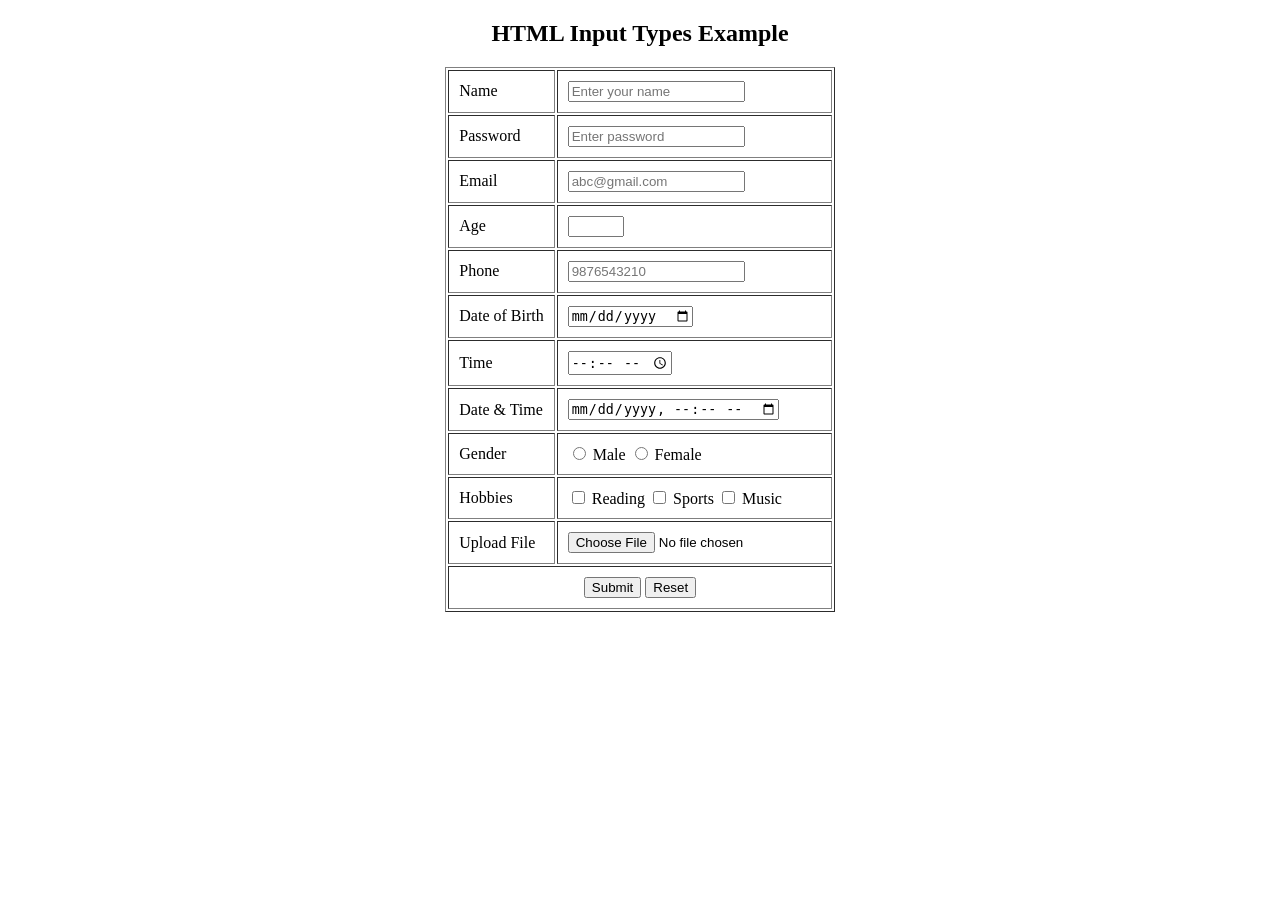
==== index.html @ 44f816f8 "Add files via upload" ====
<!DOCTYPE html>
<html>
<head>
    <title>HTML Input Types</title>
</head>

<body>

    <h2 align="center">HTML Input Types Example</h2>

    <form>

        <table border="1" cellpadding="10" align="center">

            <tr>
                <td>Name</td>
                <td>
                    <input type="text" name="username" placeholder="Enter your name">
                </td>
            </tr>

            <tr>
                <td>Password</td>
                <td>
                    <input type="password" name="password" placeholder="Enter password">
                </td>
            </tr>

            <tr>
                <td>Email</td>
                <td>
                    <input type="email" name="email" placeholder="abc@gmail.com">
                </td>
            </tr>

            <tr>
                <td>Age</td>
                <td>
                    <input type="number" name="age" min="1" max="100">
                </td>
            </tr>

            <tr>
                <td>Phone</td>
                <td>
                    <input type="tel" name="phone" placeholder="9876543210">
                </td>
            </tr>

            <tr>
                <td>Date of Birth</td>
                <td>
                    <input type="date" name="dob">
                </td>
            </tr>

            <tr>
                <td>Time</td>
                <td>
                    <input type="time" name="time">
                </td>
            </tr>

            <tr>
                <td>Date & Time</td>
                <td>
                    <input type="datetime-local" name="datetime">
                </td>
            </tr>

            <tr>
                <td>Gender</td>
                <td>
                    <input type="radio" name="gender" value="Male"> Male
                    <input type="radio" name="gender" value="Female"> Female
                </td>
            </tr>

            <tr>
                <td>Hobbies</td>
                <td>
                    <input type="checkbox" name="hobby" value="Reading"> Reading
                    <input type="checkbox" name="hobby" value="Sports"> Sports
                    <input type="checkbox" name="hobby" value="Music"> Music
                </td>
            </tr>

            <tr>
                <td>Upload File</td>
                <td>
                    <input type="file" name="file">
                </td>
            </tr>

            <tr>
                <td colspan="2" align="center">
                    <button type="submit" value="Submit" onclick="alert('Hello!')">
                        Submit
                    </button>

                    <input type="reset" value="Reset">
                </td>
            </tr>

        </table>

    </form>

</body>
</html>
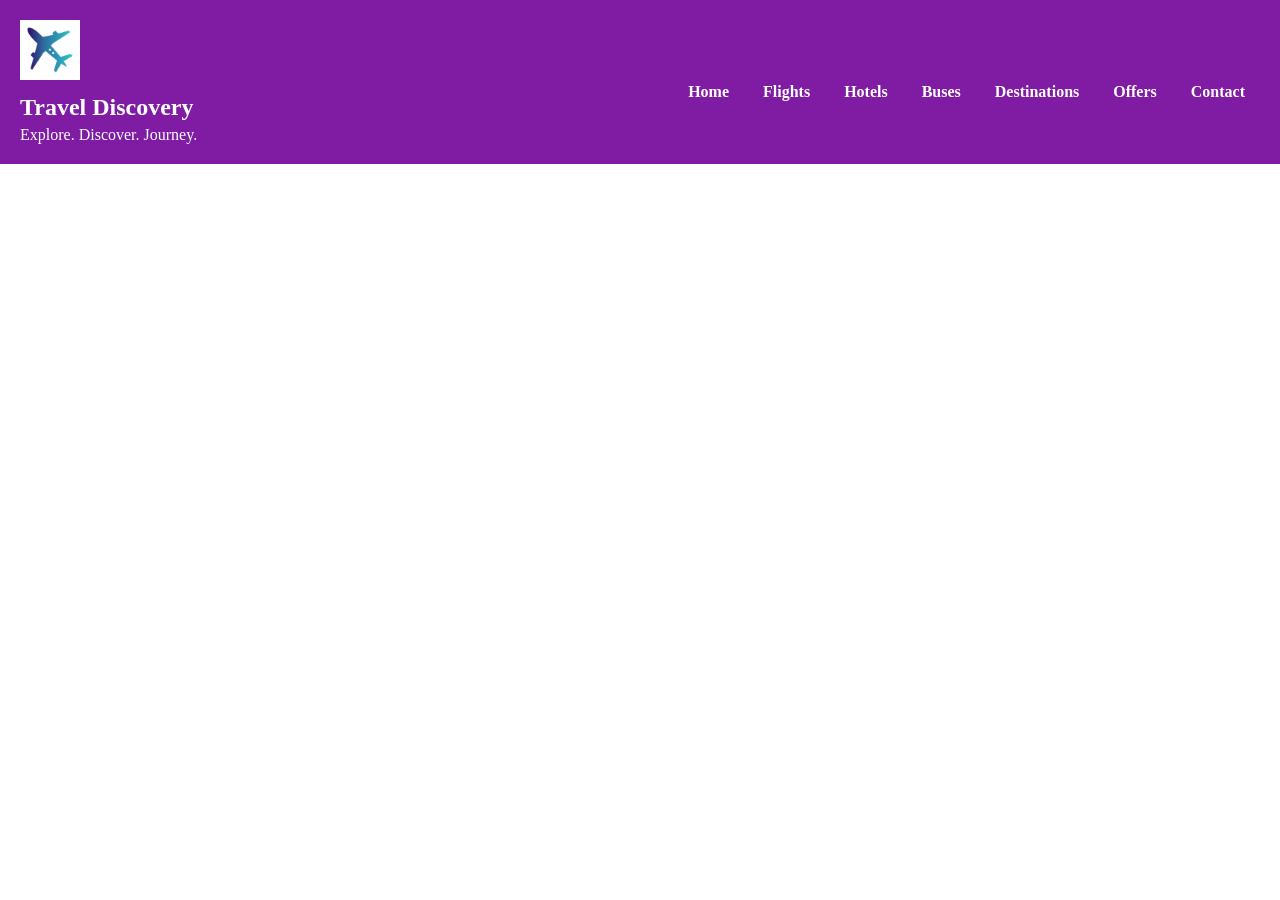
==== commit 118f3152: "created a html web page" ====
--- a/index.html
+++ b/index.html
@@ -1,110 +1,95 @@
 <!DOCTYPE html>
-<html>
+<html lang="en">
+
 <head>
-    <title>HTML Input Types</title>
+    <!-- meta style link title -->
+    <meta charset="UTF-8">
+    <meta name="viewport" content="width=device-width, initial-scale=1.0">
+
+    <title>My Travel Web Page</title>
+
+    <style>
+        * {
+            margin: 0;
+            padding: 0;
+            box-sizing: border-box;
+        }
+
+        header {
+            background-color: #7f1ca3;
+            color: white;
+            padding: 20px;
+        }
+
+        .container {
+            display: flex;
+            justify-content: space-between;
+            align-items: center;
+        }
+
+        .container img {
+            margin-bottom: 10px;
+        }
+
+        .container h2 {
+            margin-bottom: 5px;
+        }
+
+        nav {
+            margin-top: 20px;
+            text-align: center;
+        }
+
+        nav ul {
+            list-style: none;
+        }
+
+        nav ul li {
+            display: inline-block;
+            margin: 0 15px;
+        }
+
+        nav ul li a {
+            text-decoration: none;
+            color: white;
+            font-weight: bold;
+        }
+
+        nav ul li a:hover {
+            color: yellow;
+        }
+    </style>
 </head>
 
 <body>
 
-    <h2 align="center">HTML Input Types Example</h2>
+    <!-- Header Section -->
+    <header>
+    <div class="container">
+        <!-- Logo + Website Name -->
+        <div>
+            <img src="./flight.png" alt="Flight Logo" width="60" height="60">
 
-    <form>
+            <h2>Travel Discovery</h2>
 
-        <table border="1" cellpadding="10" align="center">
+            <p>Explore. Discover. Journey.</p>
+        </div>
 
-            <tr>
-                <td>Name</td>
-                <td>
-                    <input type="text" name="username" placeholder="Enter your name">
-                </td>
-            </tr>
-
-            <tr>
-                <td>Password</td>
-                <td>
-                    <input type="password" name="password" placeholder="Enter password">
-                </td>
-            </tr>
-
-            <tr>
-                <td>Email</td>
-                <td>
-                    <input type="email" name="email" placeholder="abc@gmail.com">
-                </td>
-            </tr>
-
-            <tr>
-                <td>Age</td>
-                <td>
-                    <input type="number" name="age" min="1" max="100">
-                </td>
-            </tr>
-
-            <tr>
-                <td>Phone</td>
-                <td>
-                    <input type="tel" name="phone" placeholder="9876543210">
-                </td>
-            </tr>
-
-            <tr>
-                <td>Date of Birth</td>
-                <td>
-                    <input type="date" name="dob">
-                </td>
-            </tr>
-
-            <tr>
-                <td>Time</td>
-                <td>
-                    <input type="time" name="time">
-                </td>
-            </tr>
-
-            <tr>
-                <td>Date & Time</td>
-                <td>
-                    <input type="datetime-local" name="datetime">
-                </td>
-            </tr>
-
-            <tr>
-                <td>Gender</td>
-                <td>
-                    <input type="radio" name="gender" value="Male"> Male
-                    <input type="radio" name="gender" value="Female"> Female
-                </td>
-            </tr>
-
-            <tr>
-                <td>Hobbies</td>
-                <td>
-                    <input type="checkbox" name="hobby" value="Reading"> Reading
-                    <input type="checkbox" name="hobby" value="Sports"> Sports
-                    <input type="checkbox" name="hobby" value="Music"> Music
-                </td>
-            </tr>
-
-            <tr>
-                <td>Upload File</td>
-                <td>
-                    <input type="file" name="file">
-                </td>
-            </tr>
-
-            <tr>
-                <td colspan="2" align="center">
-                    <button type="submit" value="Submit" onclick="alert('Hello!')">
-                        Submit
-                    </button>
-
-                    <input type="reset" value="Reset">
-                </td>
-            </tr>
-
-        </table>
-
-    </form>
+        <!-- Navigation Menu -->
+        <nav>
+            <ul>
+                <li><a href="#">Home</a></li>
+                <li><a href="#">Flights</a></li>
+                <li><a href="#">Hotels</a></li>
+                <li><a href="#">Buses</a></li>
+                <li><a href="#">Destinations</a></li>
+                <li><a href="#">Offers</a></li>
+                <li><a href="#">Contact</a></li>
+            </ul>
+        </nav>
+    </div>
+    </header>
 
 </body>
+
 </html>
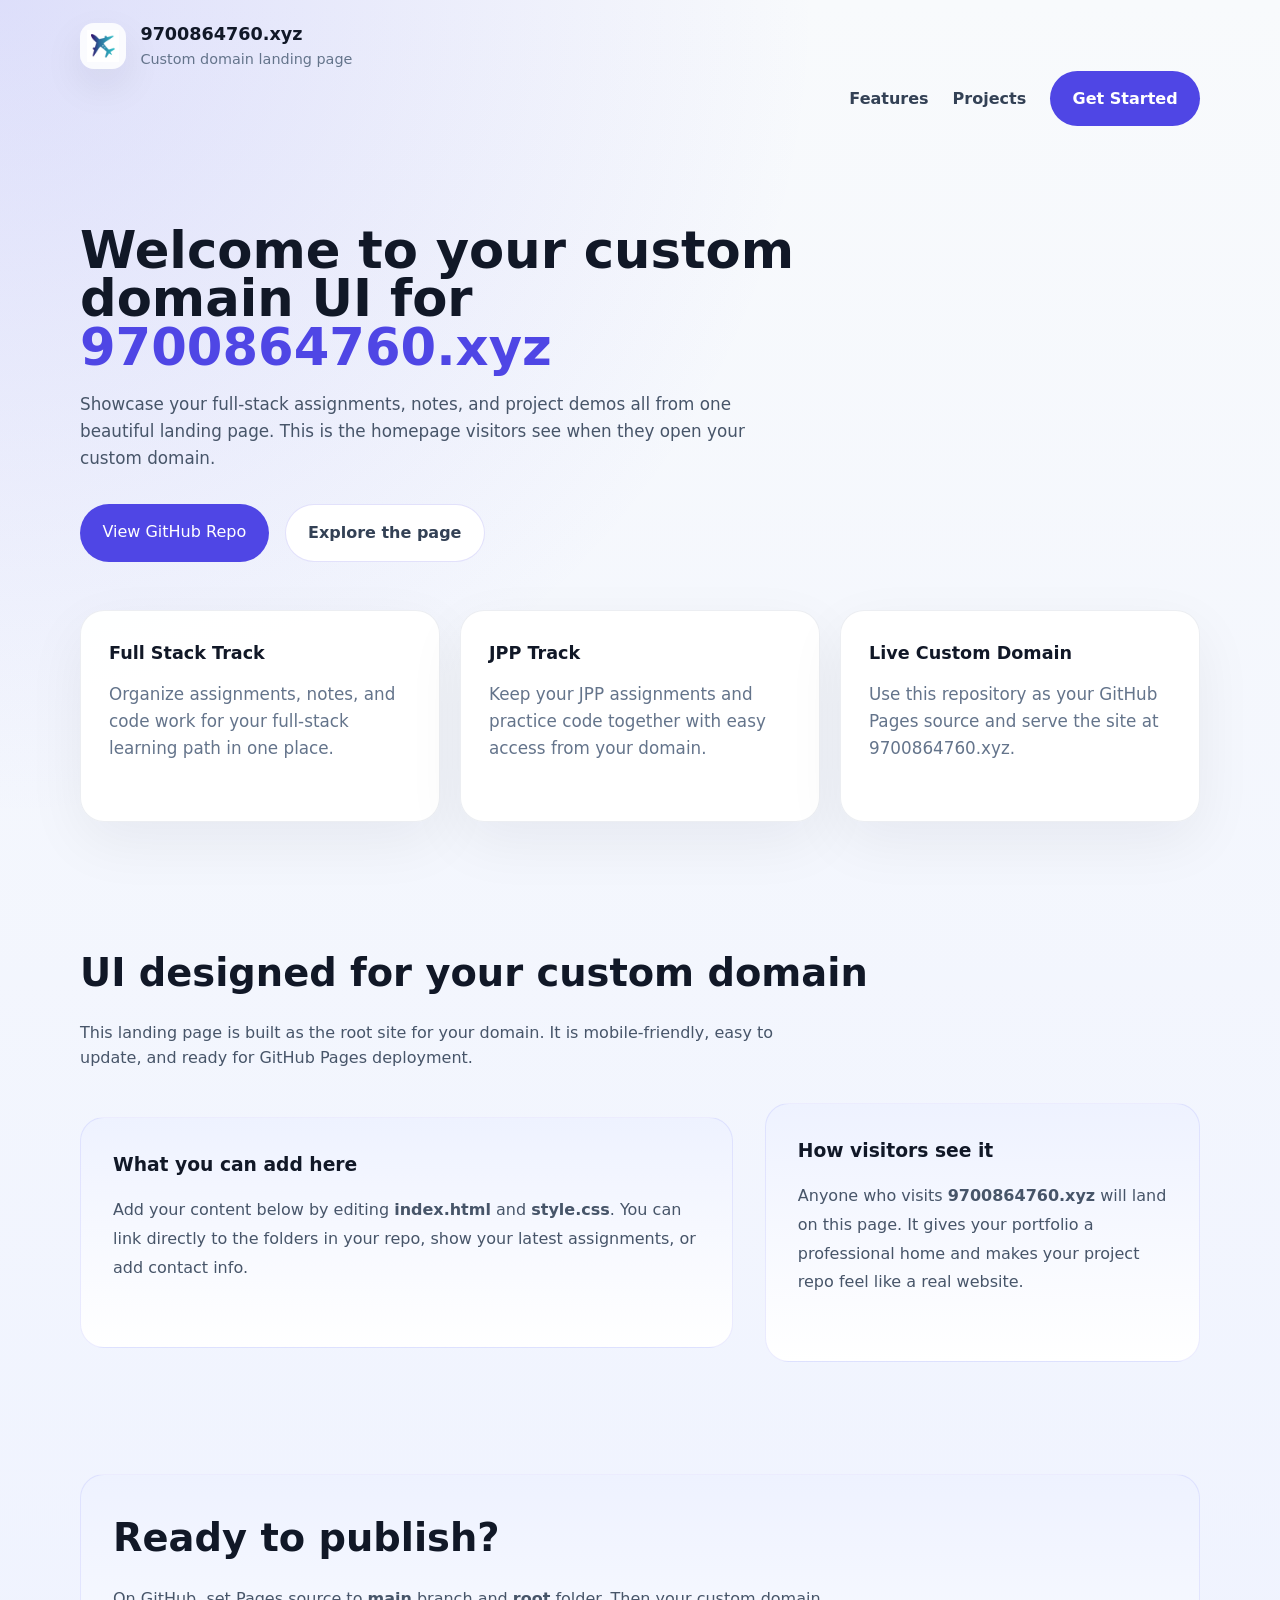
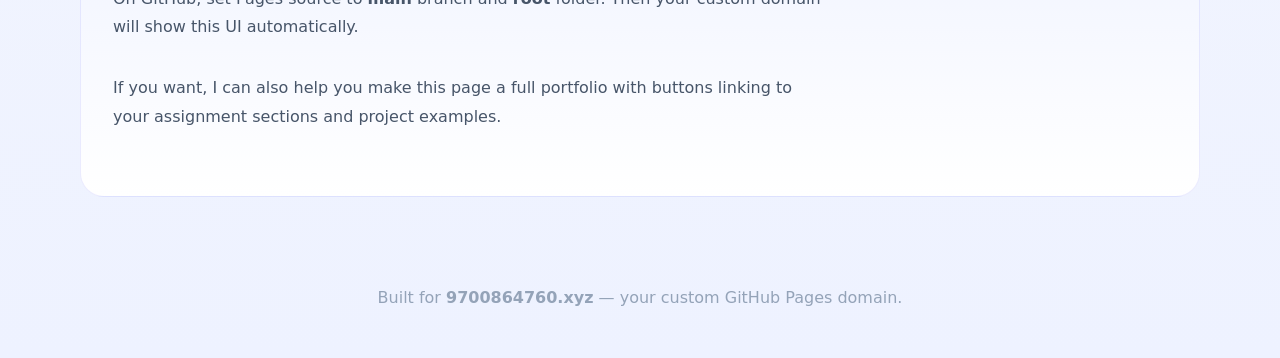
==== commit 0266c4a6: "done some changes" ====
--- a/index.html
+++ b/index.html
@@ -1,95 +1,83 @@
-<!DOCTYPE html>
-<html lang="en">
-
-<head>
-    <!-- meta style link title -->
-    <meta charset="UTF-8">
-    <meta name="viewport" content="width=device-width, initial-scale=1.0">
-
-    <title>My Travel Web Page</title>
-
-    <style>
-        * {
-            margin: 0;
-            padding: 0;
-            box-sizing: border-box;
-        }
-
-        header {
-            background-color: #7f1ca3;
-            color: white;
-            padding: 20px;
-        }
-
-        .container {
-            display: flex;
-            justify-content: space-between;
-            align-items: center;
-        }
-
-        .container img {
-            margin-bottom: 10px;
-        }
-
-        .container h2 {
-            margin-bottom: 5px;
-        }
-
-        nav {
-            margin-top: 20px;
-            text-align: center;
-        }
-
-        nav ul {
-            list-style: none;
-        }
-
-        nav ul li {
-            display: inline-block;
-            margin: 0 15px;
-        }
-
-        nav ul li a {
-            text-decoration: none;
-            color: white;
-            font-weight: bold;
-        }
-
-        nav ul li a:hover {
-            color: yellow;
-        }
-    </style>
-</head>
-
-<body>
-
-    <!-- Header Section -->
-    <header>
-    <div class="container">
-        <!-- Logo + Website Name -->
-        <div>
-            <img src="./flight.png" alt="Flight Logo" width="60" height="60">
-
-            <h2>Travel Discovery</h2>
-
-            <p>Explore. Discover. Journey.</p>
-        </div>
-
-        <!-- Navigation Menu -->
-        <nav>
-            <ul>
-                <li><a href="#">Home</a></li>
-                <li><a href="#">Flights</a></li>
-                <li><a href="#">Hotels</a></li>
-                <li><a href="#">Buses</a></li>
-                <li><a href="#">Destinations</a></li>
-                <li><a href="#">Offers</a></li>
-                <li><a href="#">Contact</a></li>
-            </ul>
-        </nav>
-    </div>
-    </header>
-
-</body>
-
+<!DOCTYPE html>
+<html lang="en">
+
+<head>
+    <meta charset="UTF-8">
+    <meta name="viewport" content="width=device-width, initial-scale=1.0">
+    <title>9700864760.xyz | Welcome</title>
+    <link rel="stylesheet" href="style.css">
+</head>
+
+<body>
+    <header class="container">
+        <div class="site-brand">
+            <span class="brand-logo">
+                <img src="./flight.png" alt="Logo">
+            </span>
+            <div>
+                <div class="site-name">9700864760.xyz</div>
+                <div style="font-size:0.9rem; color:#64748b;">Custom domain landing page</div>
+            </div>
+        </div>
+        <nav>
+            <a href="#features">Features</a>
+            <a href="#projects">Projects</a>
+            <a class="primary-cta" href="#contact">Get Started</a>
+        </nav>
+    </header>
+
+    <main class="container">
+        <section class="hero">
+            <h1>Welcome to your custom domain UI for <span style="color:#4f46e5;">9700864760.xyz</span></h1>
+            <p>Showcase your full-stack assignments, notes, and project demos all from one beautiful landing page. This is the homepage visitors see when they open your custom domain.</p>
+            <div class="hero-actions">
+                <a class="primary-cta" href="https://github.com/Swathi25-coder/Full-Stack-Development">View GitHub Repo</a>
+                <a class="btn-secondary" href="#features">Explore the page</a>
+            </div>
+
+            <div class="feature-grid" id="features">
+                <article class="card">
+                    <h3>Full Stack Track</h3>
+                    <p>Organize assignments, notes, and code work for your full-stack learning path in one place.</p>
+                </article>
+                <article class="card">
+                    <h3>JPP Track</h3>
+                    <p>Keep your JPP assignments and practice code together with easy access from your domain.</p>
+                </article>
+                <article class="card">
+                    <h3>Live Custom Domain</h3>
+                    <p>Use this repository as your GitHub Pages source and serve the site at 9700864760.xyz.</p>
+                </article>
+            </div>
+        </section>
+
+        <section class="section-alt" id="projects">
+            <h2>UI designed for your custom domain</h2>
+            <p>This landing page is built as the root site for your domain. It is mobile-friendly, easy to update, and ready for GitHub Pages deployment.</p>
+            <div class="grid-two">
+                <div class="story-card">
+                    <h3>What you can add here</h3>
+                    <p>Add your content below by editing <strong>index.html</strong> and <strong>style.css</strong>. You can link directly to the folders in your repo, show your latest assignments, or add contact info.</p>
+                </div>
+                <div class="story-card">
+                    <h3>How visitors see it</h3>
+                    <p>Anyone who visits <strong>9700864760.xyz</strong> will land on this page. It gives your portfolio a professional home and makes your project repo feel like a real website.</p>
+                </div>
+            </div>
+        </section>
+
+        <section class="section-alt" id="contact">
+            <div class="story-card">
+                <h2>Ready to publish?</h2>
+                <p>On GitHub, set Pages source to <strong>main</strong> branch and <strong>root</strong> folder. Then your custom domain will show this UI automatically.</p>
+                <p>If you want, I can also help you make this page a full portfolio with buttons linking to your assignment sections and project examples.</p>
+            </div>
+        </section>
+    </main>
+
+    <footer class="footer">
+        Built for <strong>9700864760.xyz</strong> — your custom GitHub Pages domain.
+    </footer>
+</body>
+
 </html>
--- a/style.css
+++ b/style.css
@@ -0,0 +1,220 @@
+/* Root homepage styles for custom domain UI */
+:root {
+    font-family: 'Inter', system-ui, Arial, sans-serif;
+    color: #111827;
+    background: radial-gradient(circle at top left, rgba(81, 80, 242, 0.16), transparent 35%),
+                linear-gradient(180deg, #f8fafc 0%, #eef2ff 100%);
+}
+
+* {
+    margin: 0;
+    padding: 0;
+    box-sizing: border-box;
+}
+
+body {
+    min-height: 100vh;
+    line-height: 1.6;
+}
+
+a {
+    color: inherit;
+    text-decoration: none;
+}
+
+.container {
+    width: min(1120px, calc(100% - 2rem));
+    margin: 0 auto;
+}
+
+header {
+    padding: 1.25rem 0;
+}
+
+.site-brand {
+    display: flex;
+    align-items: center;
+    gap: 0.9rem;
+}
+
+.brand-logo {
+    width: 46px;
+    height: 46px;
+    border-radius: 14px;
+    overflow: hidden;
+    display: inline-flex;
+    align-items: center;
+    justify-content: center;
+    background: rgba(255, 255, 255, 0.85);
+    box-shadow: 0 16px 40px rgba(15, 23, 42, 0.08);
+}
+
+.site-brand img {
+    width: 32px;
+    height: 32px;
+}
+
+.site-name {
+    font-size: 1.1rem;
+    font-weight: 700;
+}
+
+nav {
+    display: flex;
+    justify-content: flex-end;
+    gap: 1.5rem;
+    align-items: center;
+}
+
+nav a {
+    font-weight: 600;
+    color: #334155;
+}
+
+nav a:hover,
+nav .primary-cta:hover {
+    color: #4f46e5;
+}
+
+.primary-cta {
+    padding: 0.9rem 1.4rem;
+    background: #4f46e5;
+    color: white;
+    border-radius: 999px;
+    transition: transform 0.2s ease, background 0.2s ease;
+}
+
+.primary-cta:hover {
+    transform: translateY(-1px);
+    background: #4338ca;
+}
+
+.hero {
+    padding: 5rem 0 4rem;
+}
+
+.hero h1 {
+    font-size: clamp(2.75rem, 4vw, 4.25rem);
+    line-height: 0.95;
+    max-width: 760px;
+    margin-bottom: 1.25rem;
+}
+
+.hero p {
+    max-width: 680px;
+    font-size: 1.05rem;
+    color: #475569;
+    margin-bottom: 2rem;
+}
+
+.hero-actions {
+    display: flex;
+    flex-wrap: wrap;
+    gap: 1rem;
+}
+
+.btn-secondary {
+    padding: 0.95rem 1.4rem;
+    border: 1px solid rgba(79, 70, 229, 0.16);
+    border-radius: 999px;
+    background: white;
+    color: #334155;
+    font-weight: 600;
+}
+
+.feature-grid {
+    display: grid;
+    grid-template-columns: repeat(3, minmax(0, 1fr));
+    gap: 1.25rem;
+    margin-top: 3rem;
+}
+
+.card {
+    padding: 1.75rem;
+    border-radius: 1.5rem;
+    background: rgba(255, 255, 255, 0.94);
+    box-shadow: 0 20px 60px rgba(15, 23, 42, 0.06);
+    border: 1px solid rgba(148, 163, 184, 0.18);
+}
+
+.card h3 {
+    font-size: 1.1rem;
+    margin-bottom: 0.85rem;
+}
+
+.card p {
+    color: #64748b;
+}
+
+.section-alt {
+    padding: 3.5rem 0;
+}
+
+.section-alt h2 {
+    font-size: clamp(2rem, 3vw, 2.75rem);
+    margin-bottom: 1rem;
+}
+
+.section-alt p {
+    max-width: 720px;
+    color: #475569;
+    margin-bottom: 2rem;
+}
+
+.grid-two {
+    display: grid;
+    grid-template-columns: 1.2fr 0.8fr;
+    gap: 2rem;
+    align-items: center;
+}
+
+.story-card {
+    padding: 2rem;
+    border-radius: 1.5rem;
+    background: linear-gradient(180deg, #eef2ff 0%, #ffffff 100%);
+    border: 1px solid rgba(99, 102, 241, 0.12);
+}
+
+.story-card h3 {
+    margin-bottom: 1rem;
+}
+
+.story-card p {
+    color: #475569;
+    line-height: 1.8;
+}
+
+.footer {
+    padding: 2rem 0 3rem;
+    color: #94a3b8;
+    text-align: center;
+}
+
+@media (max-width: 900px) {
+    nav {
+        justify-content: flex-start;
+        flex-wrap: wrap;
+    }
+    .feature-grid {
+        grid-template-columns: 1fr;
+    }
+    .grid-two {
+        grid-template-columns: 1fr;
+    }
+}
+
+@media (max-width: 640px) {
+    .hero {
+        padding-top: 3.5rem;
+    }
+    header {
+        padding-bottom: 0.5rem;
+    }
+    .site-brand {
+        flex-direction: column;
+        align-items: flex-start;
+    }
+    .hero h1 {
+        font-size: 2.5rem;
+    }
+}
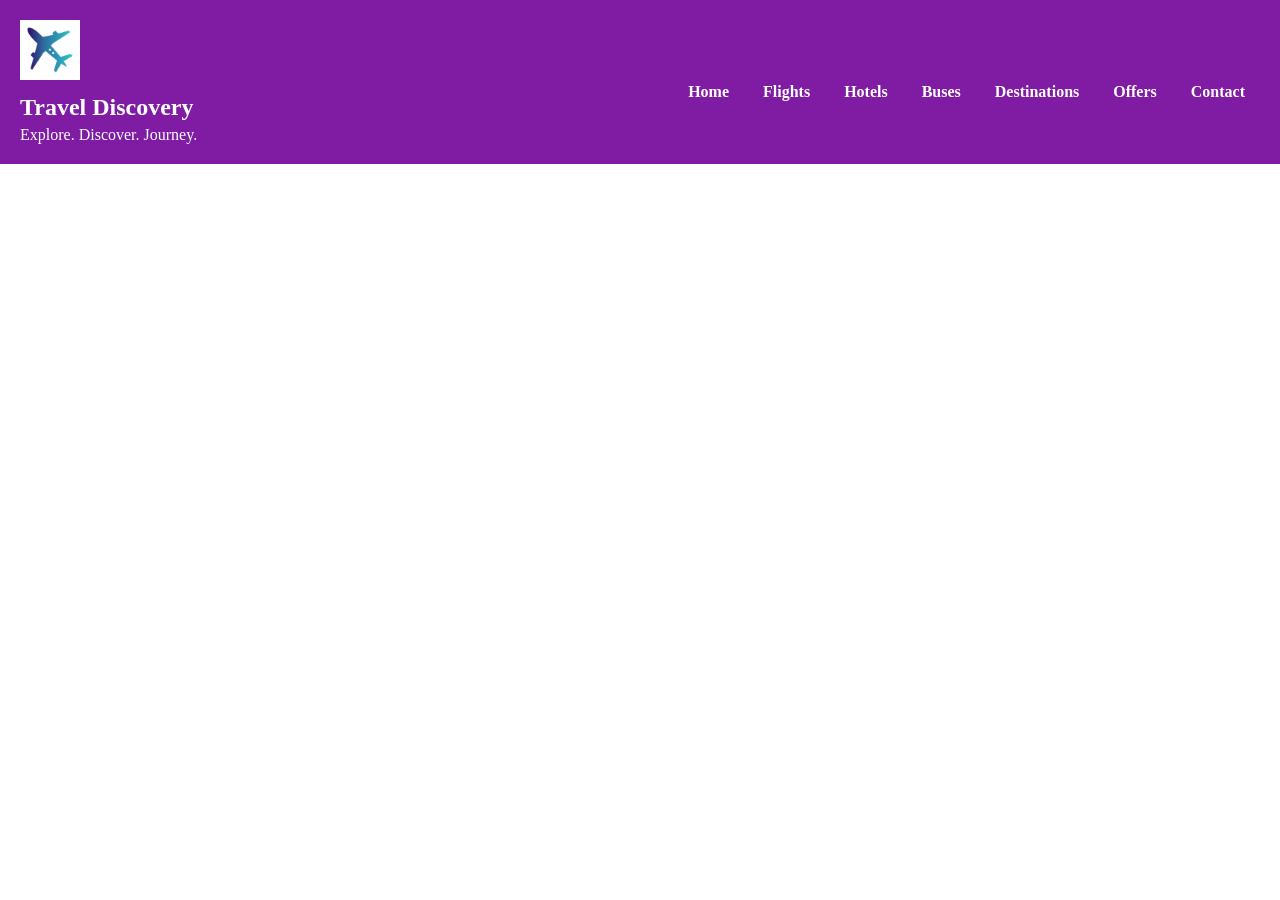
==== commit cf79b493: "changes" ====
--- a/index.html
+++ b/index.html
@@ -2,82 +2,92 @@
 <html lang="en">
 
 <head>
+    <!-- meta style link title -->
     <meta charset="UTF-8">
     <meta name="viewport" content="width=device-width, initial-scale=1.0">
-    <title>9700864760.xyz | Welcome</title>
-    <link rel="stylesheet" href="style.css">
+
+    <title>My Travel Web Page</title>
+    <style>
+        * {
+            margin: 0;
+            padding: 0;
+            box-sizing: border-box;
+        }
+
+        header {
+            background-color: #7f1ca3;
+            color: white;
+            padding: 20px;
+        }
+
+        .container {
+            display: flex;
+            justify-content: space-between;
+            align-items: center;
+        }
+
+        .container img {
+            margin-bottom: 10px;
+        }
+
+        .container h2 {
+            margin-bottom: 5px;
+        }
+
+        nav {
+            margin-top: 20px;
+            text-align: center;
+        }
+
+        nav ul {
+            list-style: none;
+        }
+
+        nav ul li {
+            display: inline-block;
+            margin: 0 15px;
+        }
+
+        nav ul li a {
+            text-decoration: none;
+            color: white;
+            font-weight: bold;
+        }
+
+        nav ul li a:hover {
+            color: yellow;
+        }
+    </style>
 </head>
 
 <body>
-    <header class="container">
-        <div class="site-brand">
-            <span class="brand-logo">
-                <img src="./flight.png" alt="Logo">
-            </span>
-            <div>
-                <div class="site-name">9700864760.xyz</div>
-                <div style="font-size:0.9rem; color:#64748b;">Custom domain landing page</div>
-            </div>
+    <!-- Header Section -->
+    <header>
+    <div class="container">
+        <!-- Logo + Website Name -->
+        <div>
+            <img src="./flight.png" alt="Flight Logo" width="60" height="60">
+
+            <h2>Travel Discovery</h2>
+
+            <p>Explore. Discover. Journey.</p>
         </div>
+
+        <!-- Navigation Menu -->
         <nav>
-            <a href="#features">Features</a>
-            <a href="#projects">Projects</a>
-            <a class="primary-cta" href="#contact">Get Started</a>
+            <ul>
+                <li><a href="#">Home</a></li>
+                <li><a href="#">Flights</a></li>
+                <li><a href="#">Hotels</a></li>
+                <li><a href="#">Buses</a></li>
+                <li><a href="#">Destinations</a></li>
+                <li><a href="#">Offers</a></li>
+                <li><a href="#">Contact</a></li>
+            </ul>
         </nav>
+    </div>
     </header>
 
-    <main class="container">
-        <section class="hero">
-            <h1>Welcome to your custom domain UI for <span style="color:#4f46e5;">9700864760.xyz</span></h1>
-            <p>Showcase your full-stack assignments, notes, and project demos all from one beautiful landing page. This is the homepage visitors see when they open your custom domain.</p>
-            <div class="hero-actions">
-                <a class="primary-cta" href="https://github.com/Swathi25-coder/Full-Stack-Development">View GitHub Repo</a>
-                <a class="btn-secondary" href="#features">Explore the page</a>
-            </div>
-
-            <div class="feature-grid" id="features">
-                <article class="card">
-                    <h3>Full Stack Track</h3>
-                    <p>Organize assignments, notes, and code work for your full-stack learning path in one place.</p>
-                </article>
-                <article class="card">
-                    <h3>JPP Track</h3>
-                    <p>Keep your JPP assignments and practice code together with easy access from your domain.</p>
-                </article>
-                <article class="card">
-                    <h3>Live Custom Domain</h3>
-                    <p>Use this repository as your GitHub Pages source and serve the site at 9700864760.xyz.</p>
-                </article>
-            </div>
-        </section>
-
-        <section class="section-alt" id="projects">
-            <h2>UI designed for your custom domain</h2>
-            <p>This landing page is built as the root site for your domain. It is mobile-friendly, easy to update, and ready for GitHub Pages deployment.</p>
-            <div class="grid-two">
-                <div class="story-card">
-                    <h3>What you can add here</h3>
-                    <p>Add your content below by editing <strong>index.html</strong> and <strong>style.css</strong>. You can link directly to the folders in your repo, show your latest assignments, or add contact info.</p>
-                </div>
-                <div class="story-card">
-                    <h3>How visitors see it</h3>
-                    <p>Anyone who visits <strong>9700864760.xyz</strong> will land on this page. It gives your portfolio a professional home and makes your project repo feel like a real website.</p>
-                </div>
-            </div>
-        </section>
-
-        <section class="section-alt" id="contact">
-            <div class="story-card">
-                <h2>Ready to publish?</h2>
-                <p>On GitHub, set Pages source to <strong>main</strong> branch and <strong>root</strong> folder. Then your custom domain will show this UI automatically.</p>
-                <p>If you want, I can also help you make this page a full portfolio with buttons linking to your assignment sections and project examples.</p>
-            </div>
-        </section>
-    </main>
-
-    <footer class="footer">
-        Built for <strong>9700864760.xyz</strong> — your custom GitHub Pages domain.
-    </footer>
 </body>
 
 </html>
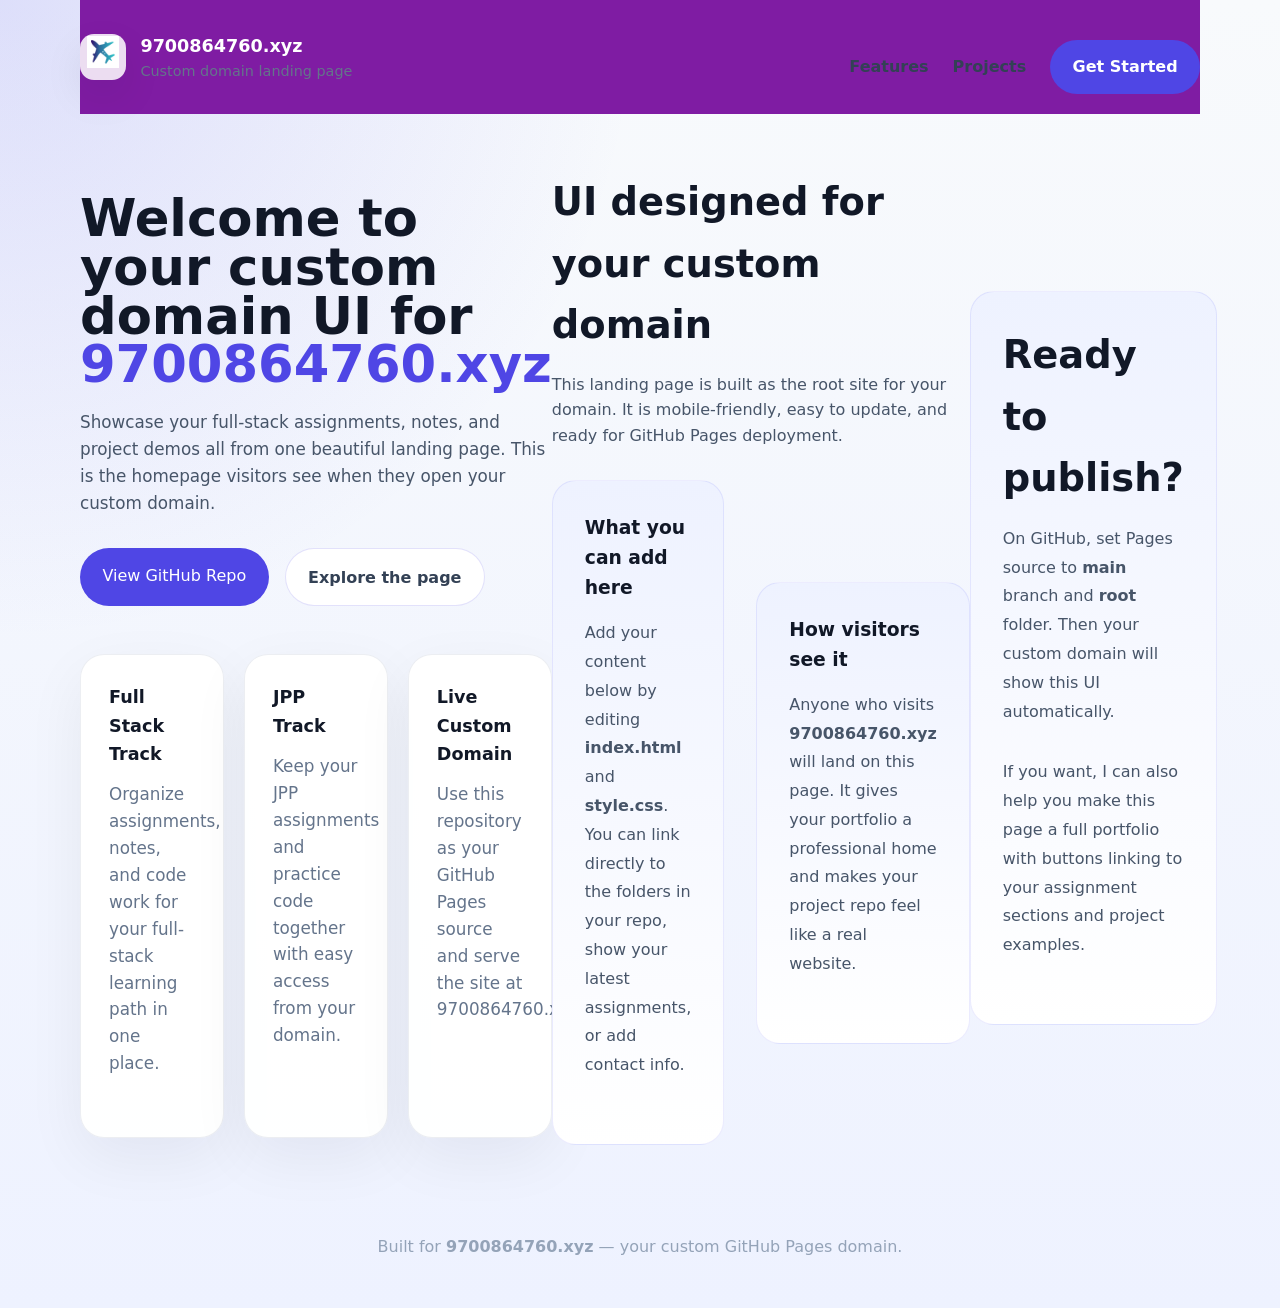
==== commit 9f5ece46: "Merge branch 'publish-site'" ====
--- a/index.html
+++ b/index.html
@@ -2,7 +2,6 @@
 <html lang="en">
 
 <head>
-    <!-- meta style link title -->
     <meta charset="UTF-8">
     <meta name="viewport" content="width=device-width, initial-scale=1.0">
 
@@ -58,36 +57,80 @@
             color: yellow;
         }
     </style>
+    <title>9700864760.xyz | Welcome</title>
+    <link rel="stylesheet" href="style.css">
 </head>
 
 <body>
-    <!-- Header Section -->
-    <header>
-    <div class="container">
-        <!-- Logo + Website Name -->
-        <div>
-            <img src="./flight.png" alt="Flight Logo" width="60" height="60">
-
-            <h2>Travel Discovery</h2>
-
-            <p>Explore. Discover. Journey.</p>
+    <header class="container">
+        <div class="site-brand">
+            <span class="brand-logo">
+                <img src="./flight.png" alt="Logo">
+            </span>
+            <div>
+                <div class="site-name">9700864760.xyz</div>
+                <div style="font-size:0.9rem; color:#64748b;">Custom domain landing page</div>
+            </div>
         </div>
-
-        <!-- Navigation Menu -->
         <nav>
-            <ul>
-                <li><a href="#">Home</a></li>
-                <li><a href="#">Flights</a></li>
-                <li><a href="#">Hotels</a></li>
-                <li><a href="#">Buses</a></li>
-                <li><a href="#">Destinations</a></li>
-                <li><a href="#">Offers</a></li>
-                <li><a href="#">Contact</a></li>
-            </ul>
+            <a href="#features">Features</a>
+            <a href="#projects">Projects</a>
+            <a class="primary-cta" href="#contact">Get Started</a>
         </nav>
-    </div>
     </header>
 
+    <main class="container">
+        <section class="hero">
+            <h1>Welcome to your custom domain UI for <span style="color:#4f46e5;">9700864760.xyz</span></h1>
+            <p>Showcase your full-stack assignments, notes, and project demos all from one beautiful landing page. This is the homepage visitors see when they open your custom domain.</p>
+            <div class="hero-actions">
+                <a class="primary-cta" href="https://github.com/Swathi25-coder/Full-Stack-Development">View GitHub Repo</a>
+                <a class="btn-secondary" href="#features">Explore the page</a>
+            </div>
+
+            <div class="feature-grid" id="features">
+                <article class="card">
+                    <h3>Full Stack Track</h3>
+                    <p>Organize assignments, notes, and code work for your full-stack learning path in one place.</p>
+                </article>
+                <article class="card">
+                    <h3>JPP Track</h3>
+                    <p>Keep your JPP assignments and practice code together with easy access from your domain.</p>
+                </article>
+                <article class="card">
+                    <h3>Live Custom Domain</h3>
+                    <p>Use this repository as your GitHub Pages source and serve the site at 9700864760.xyz.</p>
+                </article>
+            </div>
+        </section>
+
+        <section class="section-alt" id="projects">
+            <h2>UI designed for your custom domain</h2>
+            <p>This landing page is built as the root site for your domain. It is mobile-friendly, easy to update, and ready for GitHub Pages deployment.</p>
+            <div class="grid-two">
+                <div class="story-card">
+                    <h3>What you can add here</h3>
+                    <p>Add your content below by editing <strong>index.html</strong> and <strong>style.css</strong>. You can link directly to the folders in your repo, show your latest assignments, or add contact info.</p>
+                </div>
+                <div class="story-card">
+                    <h3>How visitors see it</h3>
+                    <p>Anyone who visits <strong>9700864760.xyz</strong> will land on this page. It gives your portfolio a professional home and makes your project repo feel like a real website.</p>
+                </div>
+            </div>
+        </section>
+
+        <section class="section-alt" id="contact">
+            <div class="story-card">
+                <h2>Ready to publish?</h2>
+                <p>On GitHub, set Pages source to <strong>main</strong> branch and <strong>root</strong> folder. Then your custom domain will show this UI automatically.</p>
+                <p>If you want, I can also help you make this page a full portfolio with buttons linking to your assignment sections and project examples.</p>
+            </div>
+        </section>
+    </main>
+
+    <footer class="footer">
+        Built for <strong>9700864760.xyz</strong> — your custom GitHub Pages domain.
+    </footer>
 </body>
 
 </html>
--- a/style.css
+++ b/style.css
@@ -0,0 +1,220 @@
+/* Root homepage styles for custom domain UI */
+:root {
+    font-family: 'Inter', system-ui, Arial, sans-serif;
+    color: #111827;
+    background: radial-gradient(circle at top left, rgba(81, 80, 242, 0.16), transparent 35%),
+                linear-gradient(180deg, #f8fafc 0%, #eef2ff 100%);
+}
+
+* {
+    margin: 0;
+    padding: 0;
+    box-sizing: border-box;
+}
+
+body {
+    min-height: 100vh;
+    line-height: 1.6;
+}
+
+a {
+    color: inherit;
+    text-decoration: none;
+}
+
+.container {
+    width: min(1120px, calc(100% - 2rem));
+    margin: 0 auto;
+}
+
+header {
+    padding: 1.25rem 0;
+}
+
+.site-brand {
+    display: flex;
+    align-items: center;
+    gap: 0.9rem;
+}
+
+.brand-logo {
+    width: 46px;
+    height: 46px;
+    border-radius: 14px;
+    overflow: hidden;
+    display: inline-flex;
+    align-items: center;
+    justify-content: center;
+    background: rgba(255, 255, 255, 0.85);
+    box-shadow: 0 16px 40px rgba(15, 23, 42, 0.08);
+}
+
+.site-brand img {
+    width: 32px;
+    height: 32px;
+}
+
+.site-name {
+    font-size: 1.1rem;
+    font-weight: 700;
+}
+
+nav {
+    display: flex;
+    justify-content: flex-end;
+    gap: 1.5rem;
+    align-items: center;
+}
+
+nav a {
+    font-weight: 600;
+    color: #334155;
+}
+
+nav a:hover,
+nav .primary-cta:hover {
+    color: #4f46e5;
+}
+
+.primary-cta {
+    padding: 0.9rem 1.4rem;
+    background: #4f46e5;
+    color: white;
+    border-radius: 999px;
+    transition: transform 0.2s ease, background 0.2s ease;
+}
+
+.primary-cta:hover {
+    transform: translateY(-1px);
+    background: #4338ca;
+}
+
+.hero {
+    padding: 5rem 0 4rem;
+}
+
+.hero h1 {
+    font-size: clamp(2.75rem, 4vw, 4.25rem);
+    line-height: 0.95;
+    max-width: 760px;
+    margin-bottom: 1.25rem;
+}
+
+.hero p {
+    max-width: 680px;
+    font-size: 1.05rem;
+    color: #475569;
+    margin-bottom: 2rem;
+}
+
+.hero-actions {
+    display: flex;
+    flex-wrap: wrap;
+    gap: 1rem;
+}
+
+.btn-secondary {
+    padding: 0.95rem 1.4rem;
+    border: 1px solid rgba(79, 70, 229, 0.16);
+    border-radius: 999px;
+    background: white;
+    color: #334155;
+    font-weight: 600;
+}
+
+.feature-grid {
+    display: grid;
+    grid-template-columns: repeat(3, minmax(0, 1fr));
+    gap: 1.25rem;
+    margin-top: 3rem;
+}
+
+.card {
+    padding: 1.75rem;
+    border-radius: 1.5rem;
+    background: rgba(255, 255, 255, 0.94);
+    box-shadow: 0 20px 60px rgba(15, 23, 42, 0.06);
+    border: 1px solid rgba(148, 163, 184, 0.18);
+}
+
+.card h3 {
+    font-size: 1.1rem;
+    margin-bottom: 0.85rem;
+}
+
+.card p {
+    color: #64748b;
+}
+
+.section-alt {
+    padding: 3.5rem 0;
+}
+
+.section-alt h2 {
+    font-size: clamp(2rem, 3vw, 2.75rem);
+    margin-bottom: 1rem;
+}
+
+.section-alt p {
+    max-width: 720px;
+    color: #475569;
+    margin-bottom: 2rem;
+}
+
+.grid-two {
+    display: grid;
+    grid-template-columns: 1.2fr 0.8fr;
+    gap: 2rem;
+    align-items: center;
+}
+
+.story-card {
+    padding: 2rem;
+    border-radius: 1.5rem;
+    background: linear-gradient(180deg, #eef2ff 0%, #ffffff 100%);
+    border: 1px solid rgba(99, 102, 241, 0.12);
+}
+
+.story-card h3 {
+    margin-bottom: 1rem;
+}
+
+.story-card p {
+    color: #475569;
+    line-height: 1.8;
+}
+
+.footer {
+    padding: 2rem 0 3rem;
+    color: #94a3b8;
+    text-align: center;
+}
+
+@media (max-width: 900px) {
+    nav {
+        justify-content: flex-start;
+        flex-wrap: wrap;
+    }
+    .feature-grid {
+        grid-template-columns: 1fr;
+    }
+    .grid-two {
+        grid-template-columns: 1fr;
+    }
+}
+
+@media (max-width: 640px) {
+    .hero {
+        padding-top: 3.5rem;
+    }
+    header {
+        padding-bottom: 0.5rem;
+    }
+    .site-brand {
+        flex-direction: column;
+        align-items: flex-start;
+    }
+    .hero h1 {
+        font-size: 2.5rem;
+    }
+}
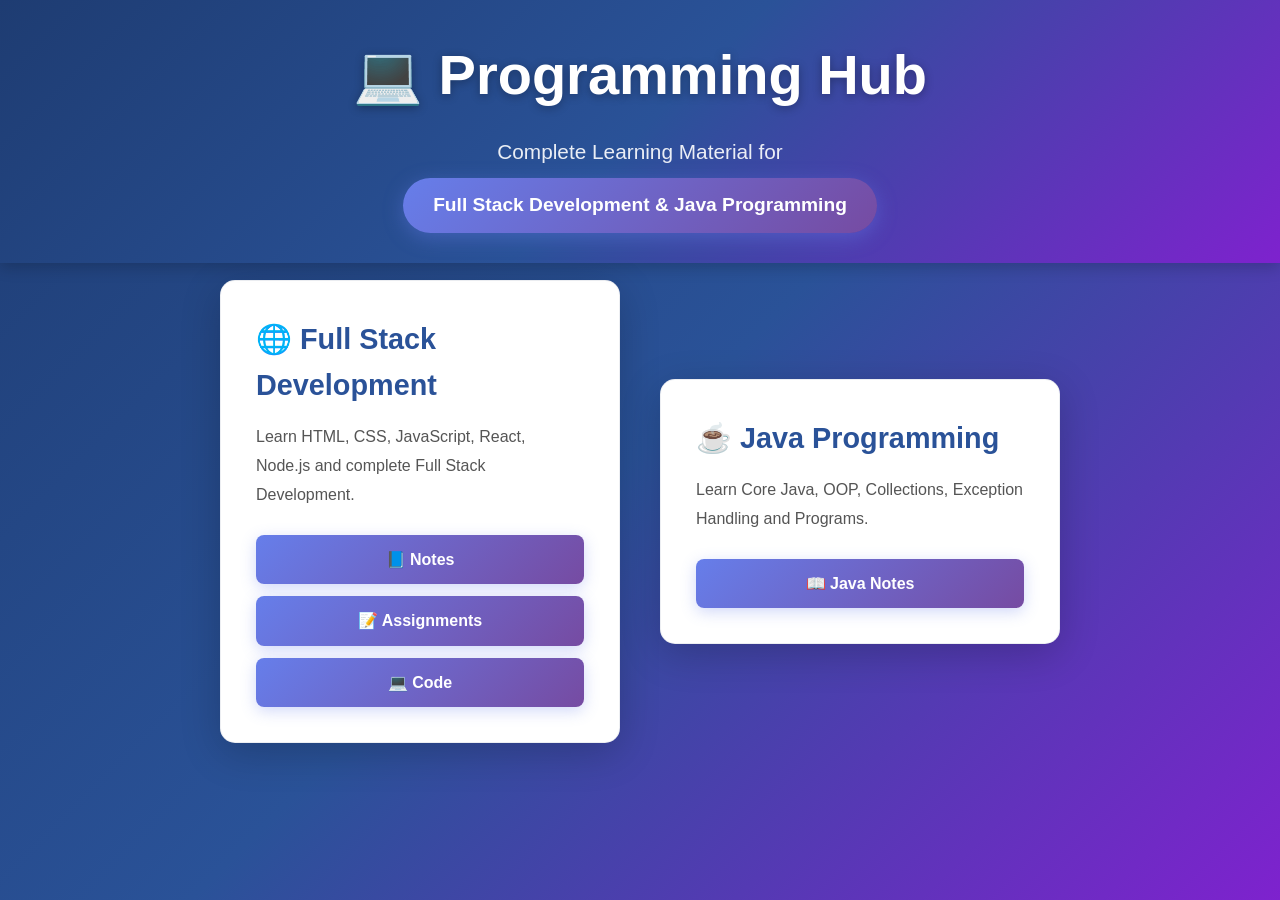
==== commit 63b66362: "Added pdfs and travel ui" ====
--- a/index.html
+++ b/index.html
@@ -4,133 +4,232 @@
 <head>
     <meta charset="UTF-8">
     <meta name="viewport" content="width=device-width, initial-scale=1.0">
-
-    <title>My Travel Web Page</title>
+    <title>Programming Learning Portal</title>
+    <link rel="stylesheet" href="style.css">
     <style>
         * {
             margin: 0;
             padding: 0;
             box-sizing: border-box;
         }
-
+        
+        body {
+            font-family: 'Segoe UI', Tahoma, Geneva, Verdana, sans-serif;
+            background: linear-gradient(135deg, #1e3c72 0%, #2a5298 50%, #7e22ce 100%);
+            min-height: 100vh;
+            padding: 40px 20px;
+        }
+        
         header {
-            background-color: #7f1ca3;
+            display: flex;
+            justify-content: center;
+            align-items: center;
+            flex-direction: column;
+            margin-bottom: 60px;
+            text-align: center;
+            animation: slideDown 0.8s ease-out;
+            position: fixed;
+            top: 0;
+            left: 0;
+            right: 0;
+            background: linear-gradient(135deg, #1e3c72 0%, #2a5298 50%, #7e22ce 100%);
+            padding: 30px 20px;
+            z-index: 1000;
+            box-shadow: 0 4px 15px rgba(0, 0, 0, 0.2);
+        }
+        
+        @keyframes slideDown {
+            from {
+                opacity: 0;
+                transform: translateY(-30px);
+            }
+            to {
+                opacity: 1;
+                transform: translateY(0);
+            }
+        }
+        
+        h1 {
+            font-size: 3.5em;
             color: white;
+            margin-bottom: 15px;
+            text-shadow: 0 2px 10px rgba(0, 0, 0, 0.3);
+            font-weight: 700;
+        }
+        
+        header p:first-of-type {
+            font-size: 1.3em;
+            color: rgba(255, 255, 255, 0.9);
+            margin-bottom: 10px;
+        }
+        
+        header p:last-of-type {
+            background: linear-gradient(135deg, #667eea 0%, #764ba2 100%);
+            color: white;
+            padding: 12px 30px;
+            border-radius: 50px;
+            font-size: 1.2em;
+            font-weight: 600;
+            box-shadow: 0 5px 20px rgba(102, 126, 234, 0.4);
+            margin-left: 0;
+        }
+        
+        .container {
+            max-width: 1200px;
+            margin: 220px auto 0;
+            display: flex;
+            justify-content: center;
+            align-items: center;
+            flex-wrap: wrap;
+            gap: 40px;
             padding: 20px;
         }
-
-        .container {
-            display: flex;
-            justify-content: space-between;
+        
+        .card {
+            background: white;
+            border-radius: 15px;
+            padding: 35px;
+            width: 100%;
+            max-width: 400px;
+            box-shadow: 0 10px 40px rgba(0, 0, 0, 0.2);
+            transition: all 0.4s cubic-bezier(0.175, 0.885, 0.32, 1.275);
+            cursor: pointer;
+            animation: fadeUp 0.8s ease-out;
+            position: relative;
+            overflow: hidden;
+        }
+        
+        .card::before {
+            content: '';
+            position: absolute;
+            top: 0;
+            left: -100%;
+            width: 100%;
+            height: 4px;
+            background: linear-gradient(90deg, #667eea 0%, #764ba2 100%);
+            transition: left 0.4s ease;
+        }
+        
+        .card:hover::before {
+            left: 0;
+        }
+        
+        @keyframes fadeUp {
+            from {
+                opacity: 0;
+                transform: translateY(30px);
+            }
+            to {
+                opacity: 1;
+                transform: translateY(0);
+            }
+        }
+        
+        .card:hover {
+            transform: translateY(-15px);
+            box-shadow: 0 20px 60px rgba(0, 0, 0, 0.3);
+        }
+        
+        .card h2 {
+            font-size: 1.8em;
+            color: #2a5298;
+            margin-bottom: 15px;
+            display: flex;
             align-items: center;
-        }
-
-        .container img {
-            margin-bottom: 10px;
-        }
-
-        .container h2 {
-            margin-bottom: 5px;
-        }
-
-        nav {
-            margin-top: 20px;
+            gap: 10px;
+        }
+        
+        .card p {
+            color: #555;
+            line-height: 1.8;
+            font-size: 1em;
+            margin-bottom: 25px;
+        }
+        
+        .buttons {
+            display: flex;
+            flex-direction: column;
+            gap: 12px;
+        }
+        
+        .buttons a {
+            display: inline-block;
+            padding: 12px 20px;
+            background: linear-gradient(135deg, #667eea 0%, #764ba2 100%);
+            color: white;
+            text-decoration: none;
+            border-radius: 8px;
+            font-weight: 600;
+            transition: all 0.3s ease;
             text-align: center;
-        }
-
-        nav ul {
-            list-style: none;
-        }
-
-        nav ul li {
-            display: inline-block;
-            margin: 0 15px;
-        }
-
-        nav ul li a {
-            text-decoration: none;
-            color: white;
-            font-weight: bold;
-        }
-
-        nav ul li a:hover {
-            color: yellow;
+            box-shadow: 0 4px 15px rgba(102, 126, 234, 0.3);
+            border: none;
+            cursor: pointer;
+            font-size: 1em;
+        }
+        
+        .buttons a:hover {
+            background: linear-gradient(135deg, #764ba2 0%, #667eea 100%);
+            transform: translateX(5px);
+            box-shadow: 0 6px 25px rgba(102, 126, 234, 0.5);
+        }
+        
+        @media (max-width: 768px) {
+            h1 {
+                font-size: 2.5em;
+            }
+            
+            header p:first-of-type {
+                font-size: 1.1em;
+            }
+            
+            header p:last-of-type {
+                font-size: 1em;
+                padding: 10px 20px;
+            }
+            
+            .container {
+                gap: 20px;
+            }
+            
+            .card {
+                padding: 25px;
+                max-width: 100%;
+            }
         }
     </style>
-    <title>9700864760.xyz | Welcome</title>
-    <link rel="stylesheet" href="style.css">
 </head>
 
 <body>
-    <header class="container">
-        <div class="site-brand">
-            <span class="brand-logo">
-                <img src="./flight.png" alt="Logo">
-            </span>
-            <div>
-                <div class="site-name">9700864760.xyz</div>
-                <div style="font-size:0.9rem; color:#64748b;">Custom domain landing page</div>
+
+    <header>
+        <h1>💻 Programming Hub</h1>
+        <p>Complete Learning Material for</p>
+        <p>Full Stack Development & Java Programming</p>
+    </header>
+
+    <div class="container">
+        <!-- Full Stack Card -->
+        <div class="card">
+            <h2>🌐 Full Stack Development</h2>
+            <p>Learn HTML, CSS, JavaScript, React, Node.js and complete Full Stack Development.</p>
+            <div class="buttons">
+                <a href="full-stack/notes/index.html">📘 Notes</a>
+                <a href="full-stack/assignments/index.html">📝 Assignments</a>
+                <a href="full-stack/code-implementation/index.html">💻 Code</a>
             </div>
         </div>
-        <nav>
-            <a href="#features">Features</a>
-            <a href="#projects">Projects</a>
-            <a class="primary-cta" href="#contact">Get Started</a>
-        </nav>
-    </header>
-
-    <main class="container">
-        <section class="hero">
-            <h1>Welcome to your custom domain UI for <span style="color:#4f46e5;">9700864760.xyz</span></h1>
-            <p>Showcase your full-stack assignments, notes, and project demos all from one beautiful landing page. This is the homepage visitors see when they open your custom domain.</p>
-            <div class="hero-actions">
-                <a class="primary-cta" href="https://github.com/Swathi25-coder/Full-Stack-Development">View GitHub Repo</a>
-                <a class="btn-secondary" href="#features">Explore the page</a>
+
+        <!-- Java Card -->
+        <div class="card">
+            <h2>☕ Java Programming</h2>
+            <p>Learn Core Java, OOP, Collections, Exception Handling and Programs.</p>
+            <div class="buttons">
+                <a href="jpp/index.html">📖 Java Notes</a>
             </div>
-
-            <div class="feature-grid" id="features">
-                <article class="card">
-                    <h3>Full Stack Track</h3>
-                    <p>Organize assignments, notes, and code work for your full-stack learning path in one place.</p>
-                </article>
-                <article class="card">
-                    <h3>JPP Track</h3>
-                    <p>Keep your JPP assignments and practice code together with easy access from your domain.</p>
-                </article>
-                <article class="card">
-                    <h3>Live Custom Domain</h3>
-                    <p>Use this repository as your GitHub Pages source and serve the site at 9700864760.xyz.</p>
-                </article>
-            </div>
-        </section>
-
-        <section class="section-alt" id="projects">
-            <h2>UI designed for your custom domain</h2>
-            <p>This landing page is built as the root site for your domain. It is mobile-friendly, easy to update, and ready for GitHub Pages deployment.</p>
-            <div class="grid-two">
-                <div class="story-card">
-                    <h3>What you can add here</h3>
-                    <p>Add your content below by editing <strong>index.html</strong> and <strong>style.css</strong>. You can link directly to the folders in your repo, show your latest assignments, or add contact info.</p>
-                </div>
-                <div class="story-card">
-                    <h3>How visitors see it</h3>
-                    <p>Anyone who visits <strong>9700864760.xyz</strong> will land on this page. It gives your portfolio a professional home and makes your project repo feel like a real website.</p>
-                </div>
-            </div>
-        </section>
-
-        <section class="section-alt" id="contact">
-            <div class="story-card">
-                <h2>Ready to publish?</h2>
-                <p>On GitHub, set Pages source to <strong>main</strong> branch and <strong>root</strong> folder. Then your custom domain will show this UI automatically.</p>
-                <p>If you want, I can also help you make this page a full portfolio with buttons linking to your assignment sections and project examples.</p>
-            </div>
-        </section>
-    </main>
-
-    <footer class="footer">
-        Built for <strong>9700864760.xyz</strong> — your custom GitHub Pages domain.
-    </footer>
+        </div>
+    </div>
+
 </body>
 
 </html>
